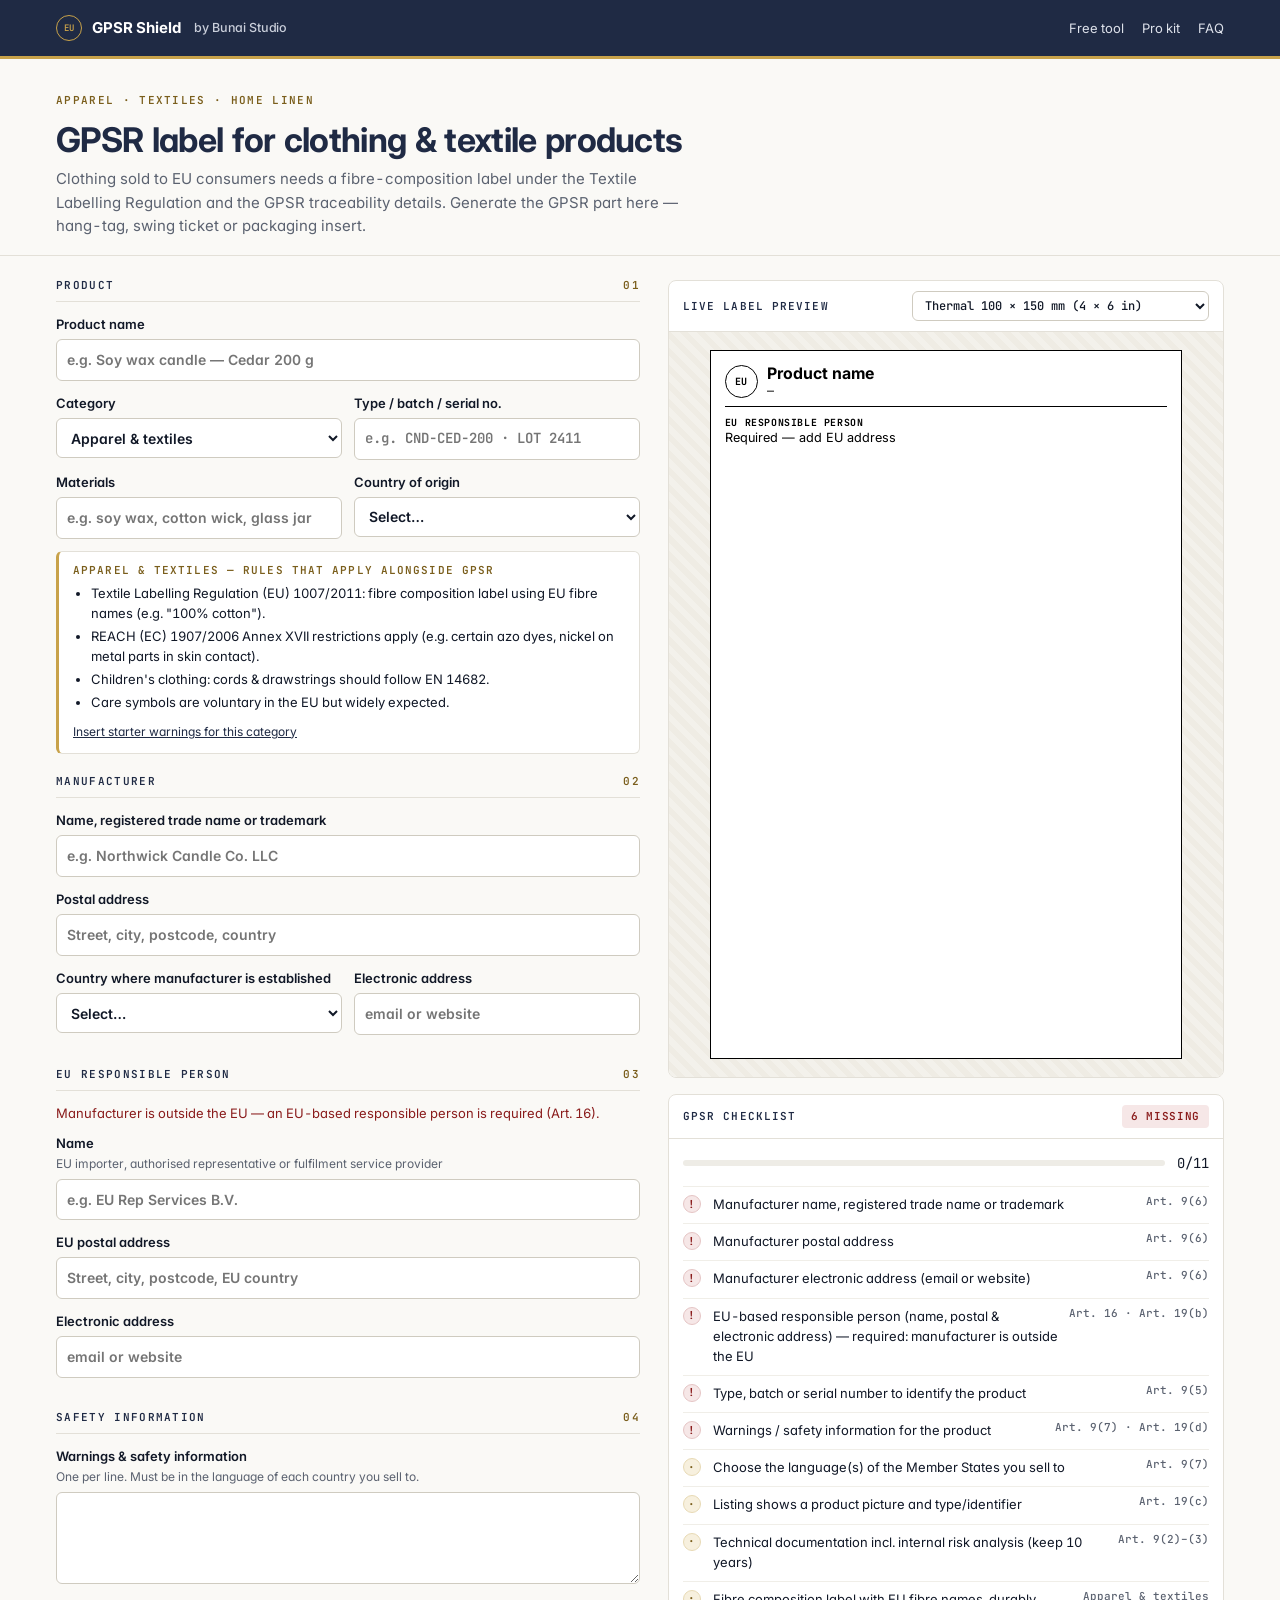
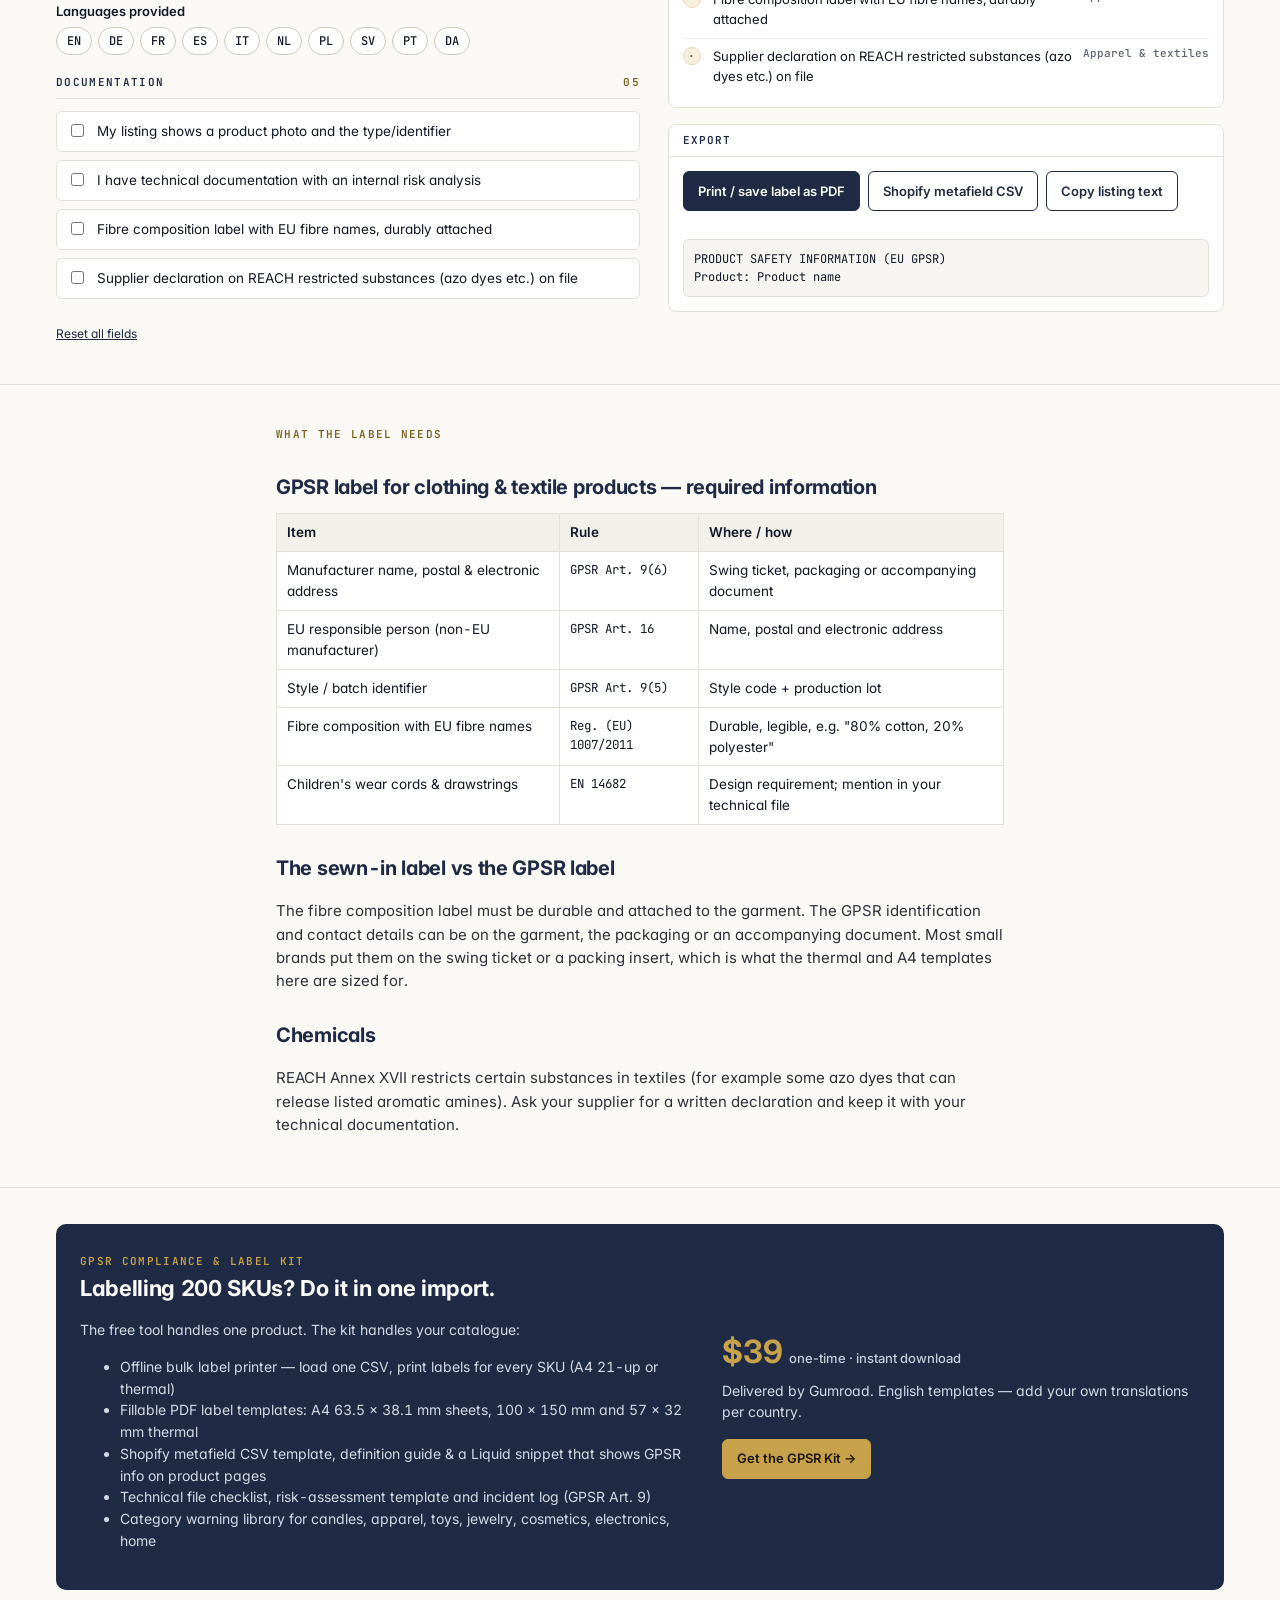
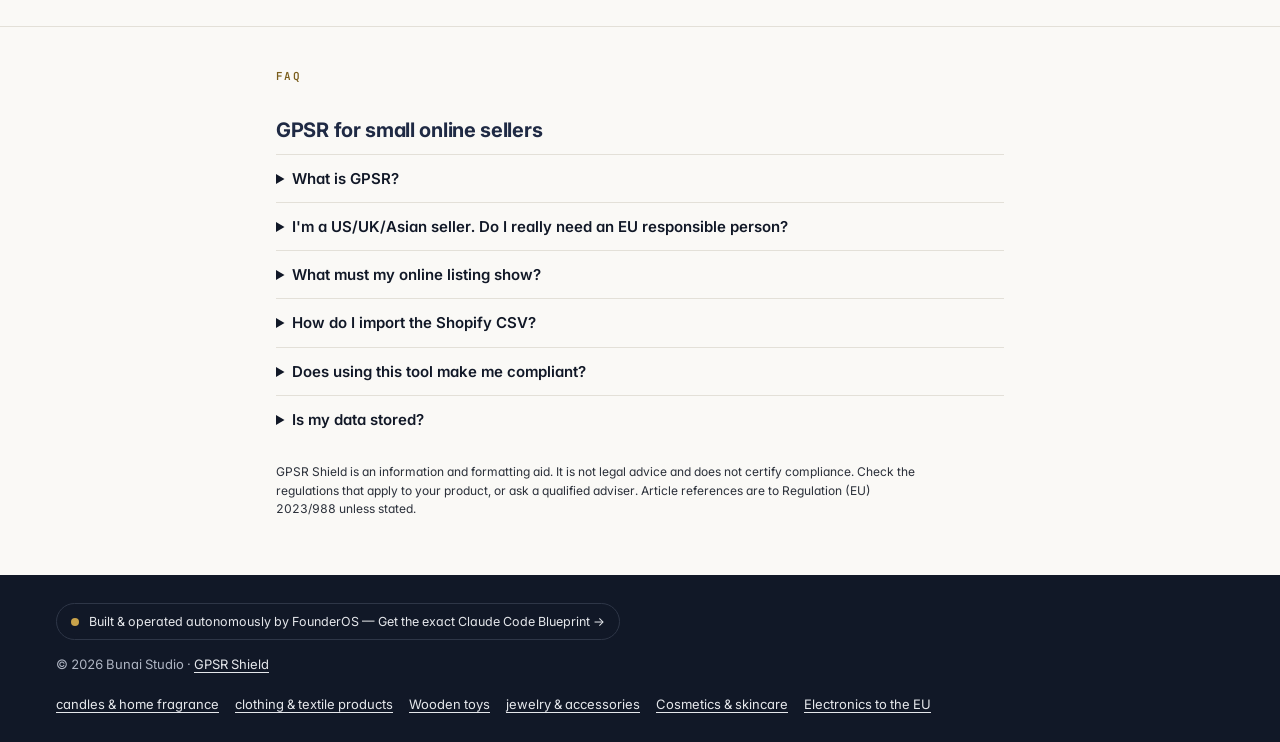
==== gpsr-apparel-textiles/index.html @ 2fefc302 "Deploy 2026-11-21T06:51:46Z" ====
<!doctype html>
<html lang="en">
<head>
<meta charset="utf-8">
<meta name="viewport" content="width=device-width,initial-scale=1">
<title>GPSR for Clothing &amp; Textiles — EU Label Generator | GPSR Shield</title>
<meta name="description" content="GPSR label generator for apparel and textile sellers shipping to the EU: traceability details, EU responsible person, fibre-composition reminders (Reg. 1007/2011). Free and printable.">
<link rel="canonical" href="https://humayuntalib.github.io/gpsr-shield/gpsr-apparel-textiles/">
<meta property="og:title" content="GPSR for Clothing &amp; Textiles — EU Label Generator | GPSR Shield">
<meta property="og:description" content="GPSR label generator for apparel and textile sellers shipping to the EU: traceability details, EU responsible person, fibre-composition reminders (Reg. 1007/2011). Free and printable.">
<meta property="og:type" content="website">
<meta property="og:url" content="https://humayuntalib.github.io/gpsr-shield/gpsr-apparel-textiles/">
<meta name="theme-color" content="#1F2A44">
<link rel="icon" href="data:image/svg+xml,%3Csvg xmlns='http://www.w3.org/2000/svg' viewBox='0 0 32 32'%3E%3Ccircle cx='16' cy='16' r='14' fill='%231F2A44' stroke='%23C8A24A' stroke-width='2'/%3E%3Ctext x='16' y='20' font-size='10' font-family='monospace' fill='%23C8A24A' text-anchor='middle'%3EEU%3C/text%3E%3C/svg%3E">
<link rel="preconnect" href="https://fonts.googleapis.com"><link rel="preconnect" href="https://fonts.gstatic.com" crossorigin>
<link href="https://fonts.googleapis.com/css2?family=Inter:wght@400;500;600;700&family=JetBrains+Mono:wght@400;500;600;700&display=swap" rel="stylesheet">
<link rel="stylesheet" href="../assets/app.css">
<style id="page-style"></style>
<script type="application/ld+json">{"@context":"https://schema.org","@type":"WebApplication","name":"GPSR Shield","applicationCategory":"BusinessApplication","operatingSystem":"Any (web browser)","offers":{"@type":"Offer","price":"0","priceCurrency":"USD"},"url":"https://humayuntalib.github.io/gpsr-shield/gpsr-apparel-textiles/"}</script>
<script type="application/ld+json">{"@context":"https://schema.org","@type":"FAQPage","mainEntity":[{"@type":"Question","name":"What is GPSR?","acceptedAnswer":{"@type":"Answer","text":"The General Product Safety Regulation (EU) 2023/988 replaced the old General Product Safety Directive on 13 December 2024. It applies to consumer products sold to people in the EU — including online sales from outside the EU."}},{"@type":"Question","name":"I'm a US/UK/Asian seller. Do I really need an EU responsible person?","acceptedAnswer":{"@type":"Answer","text":"If the manufacturer is not established in the EU, GPSR Art. 16 says the product can only be placed on the EU market if there is an economic operator established in the EU responsible for it (for example an importer, an authorised representative or a fulfilment service provider). Their name, postal and electronic address go on the product, packaging, parcel or accompanying document, and in your online listing."}},{"@type":"Question","name":"What must my online listing show?","acceptedAnswer":{"@type":"Answer","text":"Art. 19: the manufacturer's name, registered trade name or trademark, postal and electronic address; the EU responsible person's details where the manufacturer is outside the EU; information to identify the product (picture, type, other identifier); and warnings or safety information, in a language consumers in that Member State easily understand."}},{"@type":"Question","name":"How do I import the Shopify CSV?","acceptedAnswer":{"@type":"Answer","text":"First create product metafield definitions (Settings → Custom data → Products) with namespace \"custom\" and the keys in the CSV header (e.g. gpsr_manufacturer_name). Then Products → Import, tick \"Overwrite products with matching handles\". Replace the handle with your real product handle, and test on one product first after exporting a backup."}},{"@type":"Question","name":"Does using this tool make me compliant?","acceptedAnswer":{"@type":"Answer","text":"No tool can do that on its own. GPSR also requires a risk analysis, technical documentation, accident reporting and cooperation with authorities. This tool helps you prepare the label and listing information and shows what's missing. It is not legal advice."}},{"@type":"Question","name":"Is my data stored?","acceptedAnswer":{"@type":"Answer","text":"No. Everything runs in your browser. Your last entries are kept in your browser's local storage so you don't lose them; use Reset to clear."}}]}</script>
</head>
<body data-category="apparel">
<header class="bar"><div class="wrap">
  <a class="brand" href="../"><span class="seal">EU</span>GPSR Shield <small>by Bunai Studio</small></a>
  <nav><a href="#tool">Free tool</a><a href="#kit">Pro kit</a><a href="#faq">FAQ</a></nav>
</div></header>

<main>
<section class="intro"><div class="wrap">
  <span class="eyebrow">Apparel · textiles · home linen</span>
  <h1>GPSR label for clothing &amp; textile products</h1>
  <p>Clothing sold to EU consumers needs a fibre-composition label under the Textile Labelling Regulation and the GPSR traceability details. Generate the GPSR part here — hang-tag, swing ticket or packaging insert.</p>
</div></section>

<div class="wrap"><div class="tool" id="tool">
<form id="gpsr-form" autocomplete="on" onsubmit="return false">
  <fieldset><legend><span>Product</span><span class="n">01</span></legend>
    <label class="f">Product name<input type="text" name="productName" placeholder="e.g. Soy wax candle — Cedar 200 g" maxlength="120"></label>
    <div class="row">
      <label class="f">Category<select name="category" id="category"></select></label>
      <label class="f">Type / batch / serial no.<input class="mono" type="text" name="identifier" placeholder="e.g. CND-CED-200 · LOT 2411" maxlength="80"></label>
    </div>
    <div class="row">
      <label class="f">Materials<input type="text" name="materials" placeholder="e.g. soy wax, cotton wick, glass jar" maxlength="160"></label>
      <label class="f">Country of origin<select name="origin" id="origin"></select></label>
    </div>
    <div id="cat-notes" class="notes"></div>
  </fieldset>

  <fieldset><legend><span>Manufacturer</span><span class="n">02</span></legend>
    <label class="f">Name, registered trade name or trademark<input type="text" name="mfrName" placeholder="e.g. Northwick Candle Co. LLC" maxlength="120"></label>
    <label class="f">Postal address<input type="text" name="mfrAddress" placeholder="Street, city, postcode, country" maxlength="200"></label>
    <div class="row">
      <label class="f">Country where manufacturer is established<select name="mfrCountry" id="mfrCountry"></select></label>
      <label class="f">Electronic address<input type="text" name="mfrEmail" placeholder="email or website" maxlength="120"></label>
    </div>
  </fieldset>

  <fieldset id="rp-box"><legend><span>EU responsible person</span><span class="n">03</span></legend>
    <p class="hint" id="rp-note" style="margin:0 0 10px;font-size:13px;color:var(--red)"></p>
    <label class="f">Name<span class="hint">EU importer, authorised representative or fulfilment service provider</span><input type="text" name="rpName" placeholder="e.g. EU Rep Services B.V." maxlength="120"></label>
    <label class="f">EU postal address<input type="text" name="rpAddress" placeholder="Street, city, postcode, EU country" maxlength="200"></label>
    <label class="f">Electronic address<input type="text" name="rpEmail" placeholder="email or website" maxlength="120"></label>
  </fieldset>

  <fieldset><legend><span>Safety information</span><span class="n">04</span></legend>
    <label class="f">Warnings &amp; safety information<span class="hint">One per line. Must be in the language of each country you sell to.</span><textarea name="warnings" maxlength="900"></textarea></label>
    <label class="f" style="margin-bottom:6px">Languages provided</label>
    <div class="langs" id="langs"></div>
  </fieldset>

  <fieldset><legend><span>Documentation</span><span class="n">05</span></legend>
    <div class="checks">
      <label class="cb"><input type="checkbox" name="hasPhoto"><span>My listing shows a product photo and the type/identifier</span></label>
      <label class="cb"><input type="checkbox" name="hasTechFile"><span>I have technical documentation with an internal risk analysis</span></label>
      <div id="cat-checks" class="checks"></div>
    </div>
  </fieldset>
  <button type="button" class="btn-link" id="btn-reset">Reset all fields</button>
</form>

<aside class="pane" aria-label="Live preview">
  <div class="card">
    <div class="card-h"><span>Live label preview</span><select class="size" id="size" aria-label="Label size"></select></div>
    <div class="stage" id="label-stage"></div>
  </div>
  <div class="card">
    <div class="card-h"><span>GPSR checklist</span><span class="badge no" id="ready">—</span></div>
    <div class="card-b">
      <div class="score"><div class="meter"><i id="meter"></i></div><span class="mono" id="score">0/0</span></div>
      <ul class="cl" id="cl"></ul>
    </div>
  </div>
  <div class="card">
    <div class="card-h"><span>Export</span></div>
    <div class="card-b">
      <div class="actions">
        <button class="btn dark" id="btn-print" type="button">Print / save label as PDF</button>
        <button class="btn" id="btn-csv" type="button">Shopify metafield CSV</button>
        <button class="btn" id="btn-copy" type="button">Copy listing text</button>
      </div>
      <div class="toast" id="toast" role="status"></div>
      <pre class="out" id="listing"></pre>
    </div>
  </div>
</aside>
</div></div>

<section class="section"><div class="wrap article">
  <span class="eyebrow">What the label needs</span>
  <h2>GPSR label for clothing &amp; textile products — required information</h2>
  <table><thead><tr><th>Item</th><th>Rule</th><th>Where / how</th></tr></thead><tbody>
  <tr><td>Manufacturer name, postal &amp; electronic address</td><td class="mono">GPSR Art. 9(6)</td><td>Swing ticket, packaging or accompanying document</td></tr><tr><td>EU responsible person (non-EU manufacturer)</td><td class="mono">GPSR Art. 16</td><td>Name, postal and electronic address</td></tr><tr><td>Style / batch identifier</td><td class="mono">GPSR Art. 9(5)</td><td>Style code + production lot</td></tr><tr><td>Fibre composition with EU fibre names</td><td class="mono">Reg. (EU) 1007/2011</td><td>Durable, legible, e.g. &quot;80% cotton, 20% polyester&quot;</td></tr><tr><td>Children's wear cords &amp; drawstrings</td><td class="mono">EN 14682</td><td>Design requirement; mention in your technical file</td></tr>
  </tbody></table>
  <h2>The sewn-in label vs the GPSR label</h2><p>The fibre composition label must be durable and attached to the garment. The GPSR identification and contact details can be on the garment, the packaging or an accompanying document. Most small brands put them on the swing ticket or a packing insert, which is what the thermal and A4 templates here are sized for.</p><h2>Chemicals</h2><p>REACH Annex XVII restricts certain substances in textiles (for example some azo dyes that can release listed aromatic amines). Ask your supplier for a written declaration and keep it with your technical documentation.</p>
</div></section>
<section class="section" id="kit"><div class="wrap">
  <div class="offer">
    <div>
      <span class="eyebrow" style="color:var(--brass)">GPSR Compliance &amp; Label Kit</span>
      <h2>Labelling 200 SKUs? Do it in one import.</h2>
      <p>The free tool handles one product. The kit handles your catalogue:</p>
      <ul>
        <li>Offline bulk label printer — load one CSV, print labels for every SKU (A4 21-up or thermal)</li>
        <li>Fillable PDF label templates: A4 63.5 × 38.1 mm sheets, 100 × 150 mm and 57 × 32 mm thermal</li>
        <li>Shopify metafield CSV template, definition guide &amp; a Liquid snippet that shows GPSR info on product pages</li>
        <li>Technical file checklist, risk-assessment template and incident log (GPSR Art. 9)</li>
        <li>Category warning library for candles, apparel, toys, jewelry, cosmetics, electronics, home</li>
      </ul>
    </div>
    <div>
      <div class="price">$39<small>one-time · instant download</small></div>
      <p style="margin:12px 0 16px">Delivered by Gumroad. English templates — add your own translations per country.</p>
      <a class="btn primary" href="https://enzopk.gumroad.com/l/gpsr-kit">Get the GPSR Kit →</a>
    </div>
  </div>
</div></section>

<section class="section faq" id="faq"><div class="wrap article">
  <span class="eyebrow">FAQ</span>
  <h2>GPSR for small online sellers</h2>
  <details><summary>What is GPSR?</summary><p>The General Product Safety Regulation (EU) 2023/988 replaced the old General Product Safety Directive on 13 December 2024. It applies to consumer products sold to people in the EU — including online sales from outside the EU.</p></details><details><summary>I'm a US/UK/Asian seller. Do I really need an EU responsible person?</summary><p>If the manufacturer is not established in the EU, GPSR Art. 16 says the product can only be placed on the EU market if there is an economic operator established in the EU responsible for it (for example an importer, an authorised representative or a fulfilment service provider). Their name, postal and electronic address go on the product, packaging, parcel or accompanying document, and in your online listing.</p></details><details><summary>What must my online listing show?</summary><p>Art. 19: the manufacturer's name, registered trade name or trademark, postal and electronic address; the EU responsible person's details where the manufacturer is outside the EU; information to identify the product (picture, type, other identifier); and warnings or safety information, in a language consumers in that Member State easily understand.</p></details><details><summary>How do I import the Shopify CSV?</summary><p>First create product metafield definitions (Settings → Custom data → Products) with namespace &quot;custom&quot; and the keys in the CSV header (e.g. gpsr_manufacturer_name). Then Products → Import, tick &quot;Overwrite products with matching handles&quot;. Replace the handle with your real product handle, and test on one product first after exporting a backup.</p></details><details><summary>Does using this tool make me compliant?</summary><p>No tool can do that on its own. GPSR also requires a risk analysis, technical documentation, accident reporting and cooperation with authorities. This tool helps you prepare the label and listing information and shows what's missing. It is not legal advice.</p></details><details><summary>Is my data stored?</summary><p>No. Everything runs in your browser. Your last entries are kept in your browser's local storage so you don't lose them; use Reset to clear.</p></details>
  <p class="disclaimer" style="margin-top:20px">GPSR Shield is an information and formatting aid. It is not legal advice and does not certify compliance. Check the regulations that apply to your product, or ask a qualified adviser. Article references are to Regulation (EU) 2023/988 unless stated.</p>
</div></section>
</main>

<footer><div class="wrap foot">
  <div>
    <a class="studio-badge" href="https://enzopk.gumroad.com/l/founderos"><span class="dot"></span>Built &amp; operated autonomously by FounderOS — Get the exact Claude Code Blueprint →</a>
    <p style="margin:14px 0 0">© 2026 Bunai Studio · <a href="../">GPSR Shield</a></p>
  </div>
  <nav class="foot-links" aria-label="GPSR guides"><a href="../gpsr-candles-home-fragrance/">candles &amp; home fragrance</a><a href="../gpsr-apparel-textiles/">clothing &amp; textile products</a><a href="../gpsr-wooden-toys/">Wooden toys</a><a href="../gpsr-jewelry-accessories/">jewelry &amp; accessories</a><a href="../gpsr-cosmetics-skincare/">Cosmetics &amp; skincare</a><a href="../gpsr-electronics/">Electronics to the EU</a></nav>
</div></footer>

<div id="print-root"></div>
<script type="module" src="../assets/app.js"></script>
</body>
</html>
---- assets/app.css ----
/* Bunai Studio design system — Swiss grid, legal/fintech clarity. */
:root{
  --ink:#111827; --navy:#1F2A44; --paper:#FAF9F6; --white:#FFFFFF;
  --brass:#C8A24A; --brass-ink:#7A5E1C; --green:#1E5631; --green-bg:#E7F0EA;
  --red:#8A1C1C; --red-bg:#F6E7E7; --amber:#7A5E1C; --amber-bg:#F7F0DE;
  --line:#E3E0D8; --line-strong:#CFCBC0; --muted:#5B6270;
  --sans:"Inter",system-ui,-apple-system,"Segoe UI",Roboto,Arial,sans-serif;
  --mono:"JetBrains Mono",ui-monospace,"SFMono-Regular",Consolas,monospace;
  --r:6px; --gutter:16px;
}
*{box-sizing:border-box}
html{-webkit-text-size-adjust:100%}
body{margin:0;background:var(--paper);color:var(--ink);font:15px/1.55 var(--sans);font-feature-settings:"tnum" 1,"cv11" 1}
a{color:var(--navy);text-underline-offset:3px}
a:hover{color:var(--brass-ink)}
.mono{font-family:var(--mono);font-size:.92em}
.wrap{max-width:1200px;margin:0 auto;padding:0 var(--gutter)}

/* top bar */
.bar{background:var(--navy);color:#fff;border-bottom:3px solid var(--brass)}
.bar .wrap{display:flex;align-items:center;justify-content:space-between;gap:12px;min-height:56px;flex-wrap:wrap}
.brand{display:flex;align-items:center;gap:10px;color:#fff;text-decoration:none;font-weight:700;letter-spacing:-.01em}
.brand:hover{color:#fff}
.brand .seal{width:26px;height:26px;border:1.5px solid var(--brass);border-radius:50%;display:grid;place-items:center;font:600 9px/1 var(--mono);color:var(--brass);letter-spacing:.04em}
.brand small{font-weight:500;color:#C9CEDA;margin-left:4px}
.bar nav{display:flex;gap:18px;font-size:13px}
.bar nav a{color:#DDE1EA;text-decoration:none}
.bar nav a:hover{color:var(--brass)}

/* hero line */
.intro{padding:28px 0 18px;border-bottom:1px solid var(--line)}
.eyebrow{font:600 11px/1 var(--mono);letter-spacing:.12em;text-transform:uppercase;color:var(--brass-ink)}
h1{font-size:clamp(24px,3.2vw,34px);line-height:1.15;letter-spacing:-.02em;margin:10px 0 8px;font-weight:700;color:var(--navy)}
.intro p{margin:0;color:var(--muted);max-width:70ch}

/* tool grid */
.tool{display:grid;grid-template-columns:minmax(0,1.05fr) minmax(0,1fr);gap:28px;padding:24px 0 40px}
@media (max-width:900px){.tool{grid-template-columns:1fr}}
fieldset{border:0;padding:0;margin:0 0 22px}
legend{font:600 11px/1 var(--mono);letter-spacing:.12em;text-transform:uppercase;color:var(--navy);padding:0 0 10px;border-bottom:1px solid var(--line);width:100%;margin-bottom:12px;display:flex;justify-content:space-between}
legend .n{color:var(--brass-ink)}
.row{display:grid;grid-template-columns:1fr 1fr;gap:12px}
@media (max-width:560px){.row{grid-template-columns:1fr}}
label.f{display:block;margin-bottom:12px;font-size:13px;font-weight:600;color:var(--ink)}
label.f span.hint{display:block;font-weight:400;color:var(--muted);font-size:12px;margin-top:2px}
input[type=text],input[type=email],select,textarea{width:100%;margin-top:5px;font:inherit;font-size:14px;color:var(--ink);background:var(--white);border:1px solid var(--line-strong);border-radius:var(--r);padding:9px 10px;min-height:40px}
textarea{min-height:92px;resize:vertical;line-height:1.45}
input:focus,select:focus,textarea:focus{outline:2px solid var(--brass);outline-offset:1px;border-color:var(--navy)}
input.mono{font-family:var(--mono)}
.checks{display:grid;gap:8px}
.cb{display:flex;gap:10px;align-items:flex-start;font-size:13.5px;background:var(--white);border:1px solid var(--line);border-radius:var(--r);padding:9px 10px;cursor:pointer}
.cb input{margin-top:3px;accent-color:var(--green)}
.langs{display:flex;flex-wrap:wrap;gap:6px;margin-top:6px}
.langs label{font:500 12px/1 var(--mono);border:1px solid var(--line-strong);background:var(--white);border-radius:999px;padding:7px 10px;cursor:pointer;user-select:none}
.langs input{position:absolute;opacity:0;pointer-events:none}
.langs input:checked+span{color:#fff}
.langs label:has(input:checked){background:var(--navy);border-color:var(--navy);color:#fff}
.notes{background:var(--white);border:1px solid var(--line);border-left:3px solid var(--brass);border-radius:var(--r);padding:12px 14px;font-size:13px;color:var(--ink)}
.notes h3{margin:0 0 6px;font-size:12px;font:600 11px/1.2 var(--mono);letter-spacing:.1em;text-transform:uppercase;color:var(--brass-ink)}
.notes ul{margin:0;padding-left:18px}
.notes li{margin:3px 0}
.btn-link{background:none;border:0;padding:0;color:var(--navy);font:inherit;font-size:12px;text-decoration:underline;cursor:pointer}

/* preview pane */
.pane{position:sticky;top:16px;align-self:start;display:grid;gap:16px}
@media (max-width:900px){.pane{position:static}}
.card{background:var(--white);border:1px solid var(--line);border-radius:8px;overflow:hidden}
.card-h{display:flex;justify-content:space-between;align-items:center;gap:10px;padding:10px 14px;border-bottom:1px solid var(--line);font:600 11px/1 var(--mono);letter-spacing:.1em;text-transform:uppercase;color:var(--navy);flex-wrap:wrap}
.card-b{padding:14px}
.stage{background:repeating-linear-gradient(45deg,#F3F1EB,#F3F1EB 6px,#EFECE4 6px,#EFECE4 12px);display:grid;place-items:center;padding:18px;overflow:auto}
.stage .gpsr-label{zoom:1.25}
.stage .gpsr-label.is-compact{zoom:2.2}
@media (max-width:560px){.stage .gpsr-label{zoom:.9}.stage .gpsr-label.is-compact{zoom:1.6}}
select.size{width:auto;min-height:30px;padding:4px 8px;font:500 12px var(--mono);margin:0}

/* the label itself (mm-based so preview = print) */
.gpsr-label{width:var(--lw);min-height:var(--lh);background:#fff;color:#000;border:.3mm solid #000;padding:3mm;font:7.6pt/1.3 var(--sans);display:flex;flex-direction:column;gap:2mm;overflow:hidden}
.gpsr-label.is-compact{padding:1.6mm;font-size:5.6pt;gap:.9mm;height:var(--lh)}
.lbl-head{display:flex;gap:2mm;align-items:center;border-bottom:.3mm solid #000;padding-bottom:1.6mm}
.is-compact .lbl-head{padding-bottom:.8mm;gap:1.2mm}
.lbl-seal{flex:none;width:7mm;height:7mm;border:.35mm solid #000;border-radius:50%;display:grid;place-items:center;font:700 6pt/1 var(--mono)}
.is-compact .lbl-seal{width:4.2mm;height:4.2mm;font-size:4pt}
.lbl-title{font-weight:700;font-size:1.25em;line-height:1.15;word-break:break-word}
.lbl-id{font-family:var(--mono);font-size:.92em}
.lbl-k{font:700 .78em/1.2 var(--mono);text-transform:uppercase;letter-spacing:.06em;margin-bottom:.4mm}
.lbl-sec div{word-break:break-word}
.lbl-warn{font-style:italic}
.lbl-line{line-height:1.2;word-break:break-word}
.lbl-line b{font-family:var(--mono);font-size:.85em;letter-spacing:.04em;margin-right:.6mm}
.is-compact .lbl-title{font-size:1.2em;white-space:nowrap;overflow:hidden;text-overflow:ellipsis;max-width:100%}
.is-compact .lbl-head>div{min-width:0}
.is-compact .lbl-warn{margin-top:auto;font-size:.9em}

/* checklist */
.score{display:flex;align-items:center;gap:12px}
.meter{flex:1;height:6px;background:#EEECE6;border-radius:99px;overflow:hidden}
.meter i{display:block;height:100%;background:var(--green);width:0;transition:width .25s}
.badge{font:600 11px/1 var(--mono);letter-spacing:.06em;padding:6px 9px;border-radius:4px;white-space:nowrap}
.badge.ok{background:var(--green);color:#fff}
.badge.no{background:var(--red-bg);color:var(--red)}
ul.cl{list-style:none;margin:12px 0 0;padding:0;display:grid;gap:2px}
ul.cl li{display:grid;grid-template-columns:22px 1fr auto;gap:8px;align-items:start;padding:7px 0;border-top:1px solid #F0EEE8;font-size:13px}
ul.cl .st{width:18px;height:18px;border-radius:50%;display:grid;place-items:center;font:700 11px/1 var(--mono);margin-top:1px}
.st.pass{background:var(--green);color:#fff}
.st.fail{background:var(--red-bg);color:var(--red);border:1px solid #E5C5C5}
.st.todo{background:var(--amber-bg);color:var(--amber);border:1px solid #E8DAB5}
.st.info{background:#EEF1F6;color:var(--navy)}
ul.cl .ref{font:500 11px/1.4 var(--mono);color:var(--muted);text-align:right}

/* outputs */
.actions{display:flex;flex-wrap:wrap;gap:8px}
.btn{appearance:none;border:1px solid var(--navy);background:var(--white);color:var(--navy);font:600 13px/1 var(--sans);padding:11px 14px;border-radius:var(--r);cursor:pointer;text-decoration:none;display:inline-flex;align-items:center;gap:8px;min-height:40px}
.btn:hover{background:#F2F0EA;color:var(--navy)}
.btn.primary{background:var(--brass);border-color:var(--brass);color:#1B1606}
.btn.primary:hover{background:#B8923C;border-color:#B8923C;color:#1B1606}
.btn.dark{background:var(--navy);color:#fff}
.btn.dark:hover{background:var(--ink);color:#fff}
pre.out{margin:10px 0 0;background:#F6F5F1;border:1px solid var(--line);border-radius:var(--r);padding:10px;font:12px/1.5 var(--mono);white-space:pre-wrap;word-break:break-word;max-height:180px;overflow:auto}
.toast{font:500 12px var(--mono);color:var(--green);min-height:1em;margin-top:6px}

/* below-the-tool */
.section{border-top:1px solid var(--line);padding:36px 0}
.grid3{display:grid;grid-template-columns:repeat(3,minmax(0,1fr));gap:20px}
@media (max-width:820px){.grid3{grid-template-columns:1fr}}
.section h2{font-size:22px;letter-spacing:-.015em;margin:0 0 6px;color:var(--navy)}
.section .lead{color:var(--muted);margin:0 0 20px;max-width:70ch}
.tile{background:var(--white);border:1px solid var(--line);border-radius:8px;padding:16px}
.tile h3{margin:0 0 6px;font-size:15px}
.tile p,.tile li{font-size:13.5px;color:#30353F}
.tile ul{padding-left:18px;margin:6px 0 0}
.offer{display:grid;grid-template-columns:1.3fr 1fr;gap:20px;align-items:center;background:var(--navy);color:#fff;border-radius:10px;padding:24px}
@media (max-width:820px){.offer{grid-template-columns:1fr}}
.offer h2{color:#fff}
.offer p,.offer li{color:#D6DAE4;font-size:14px}
.offer .price{font:700 32px/1 var(--sans);color:var(--brass)}
.offer .price small{font:500 13px var(--sans);color:#C9CEDA;margin-left:6px}
.faq details{border-top:1px solid var(--line);padding:12px 0}
.faq summary{cursor:pointer;font-weight:600}
.faq p{color:#30353F;margin:8px 0 0;max-width:80ch}
.disclaimer{font-size:12px;color:var(--muted);max-width:90ch}

/* footer */
footer{background:var(--ink);color:#AEB4C2;font-size:13px;padding:28px 0;margin-top:20px}
footer a{color:#E5E7EB}
.foot{display:flex;justify-content:space-between;gap:20px;flex-wrap:wrap}
.studio-badge{display:inline-flex;align-items:center;gap:10px;border:1px solid #2E3647;border-radius:999px;padding:8px 14px;text-decoration:none;color:#E5E7EB;font-size:12.5px}
.studio-badge:hover{border-color:var(--brass);color:#fff}
.studio-badge .dot{width:8px;height:8px;border-radius:50%;background:var(--brass)}
.foot-links{display:flex;flex-wrap:wrap;gap:6px 16px}

/* article pages */
.article{max-width:760px}
.article h2{font-size:20px;margin:28px 0 8px;color:var(--navy)}
.article p,.article li{color:#2B303A}
.article table{border-collapse:collapse;width:100%;font-size:13.5px;margin:10px 0}
.article th,.article td{border:1px solid var(--line);padding:8px 10px;text-align:left;vertical-align:top;background:var(--white)}
.article th{background:#F2F0EA;font-weight:600}

/* print: only the print root */
#print-root{display:none}
@media print{
  body{background:#fff}
  body>*:not(#print-root){display:none!important}
  #print-root{display:block}
  .sheet-a4{display:grid;grid-template-columns:repeat(3,63.5mm);grid-auto-rows:38.1mm;column-gap:2.5mm;padding:15.15mm 7.25mm 0}
  .sheet-a4 .gpsr-label{border-color:#bbb}
  .gpsr-label{break-inside:avoid;page-break-inside:avoid}
  .single{page-break-after:always}
}
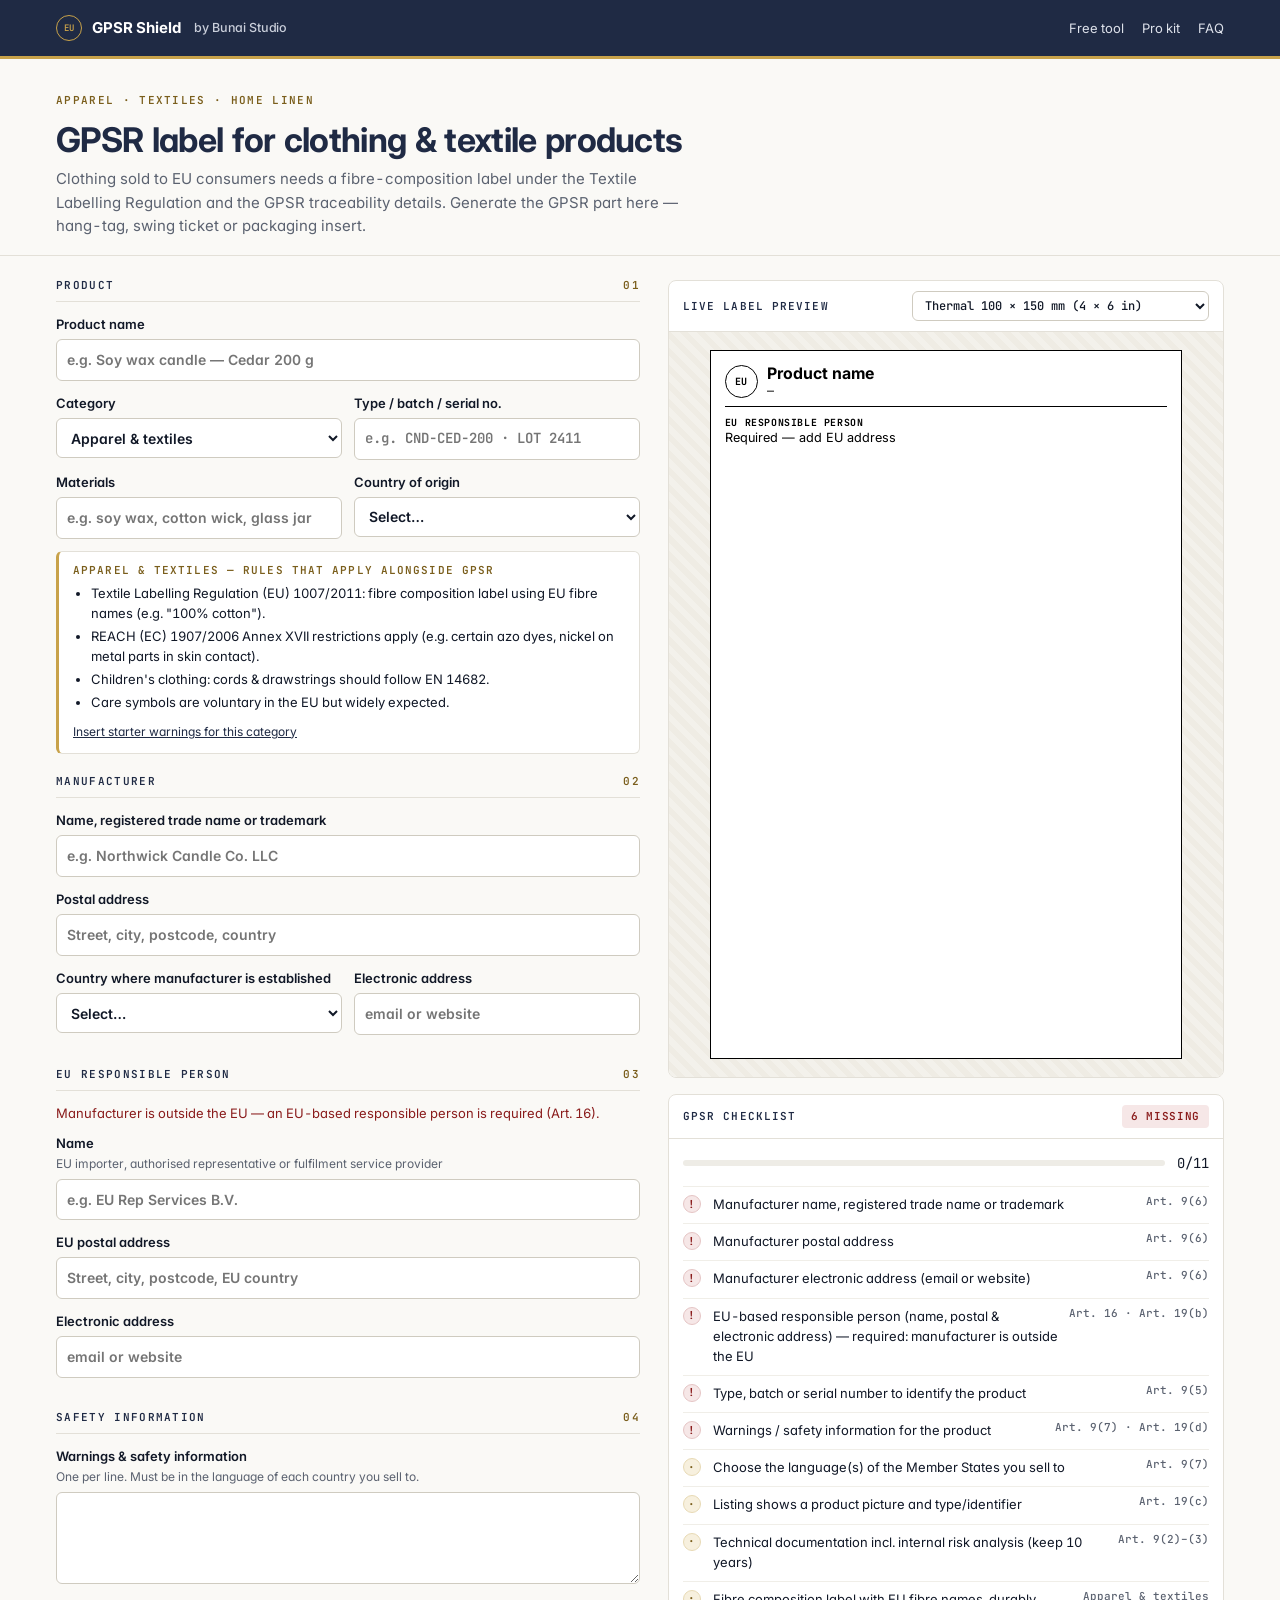
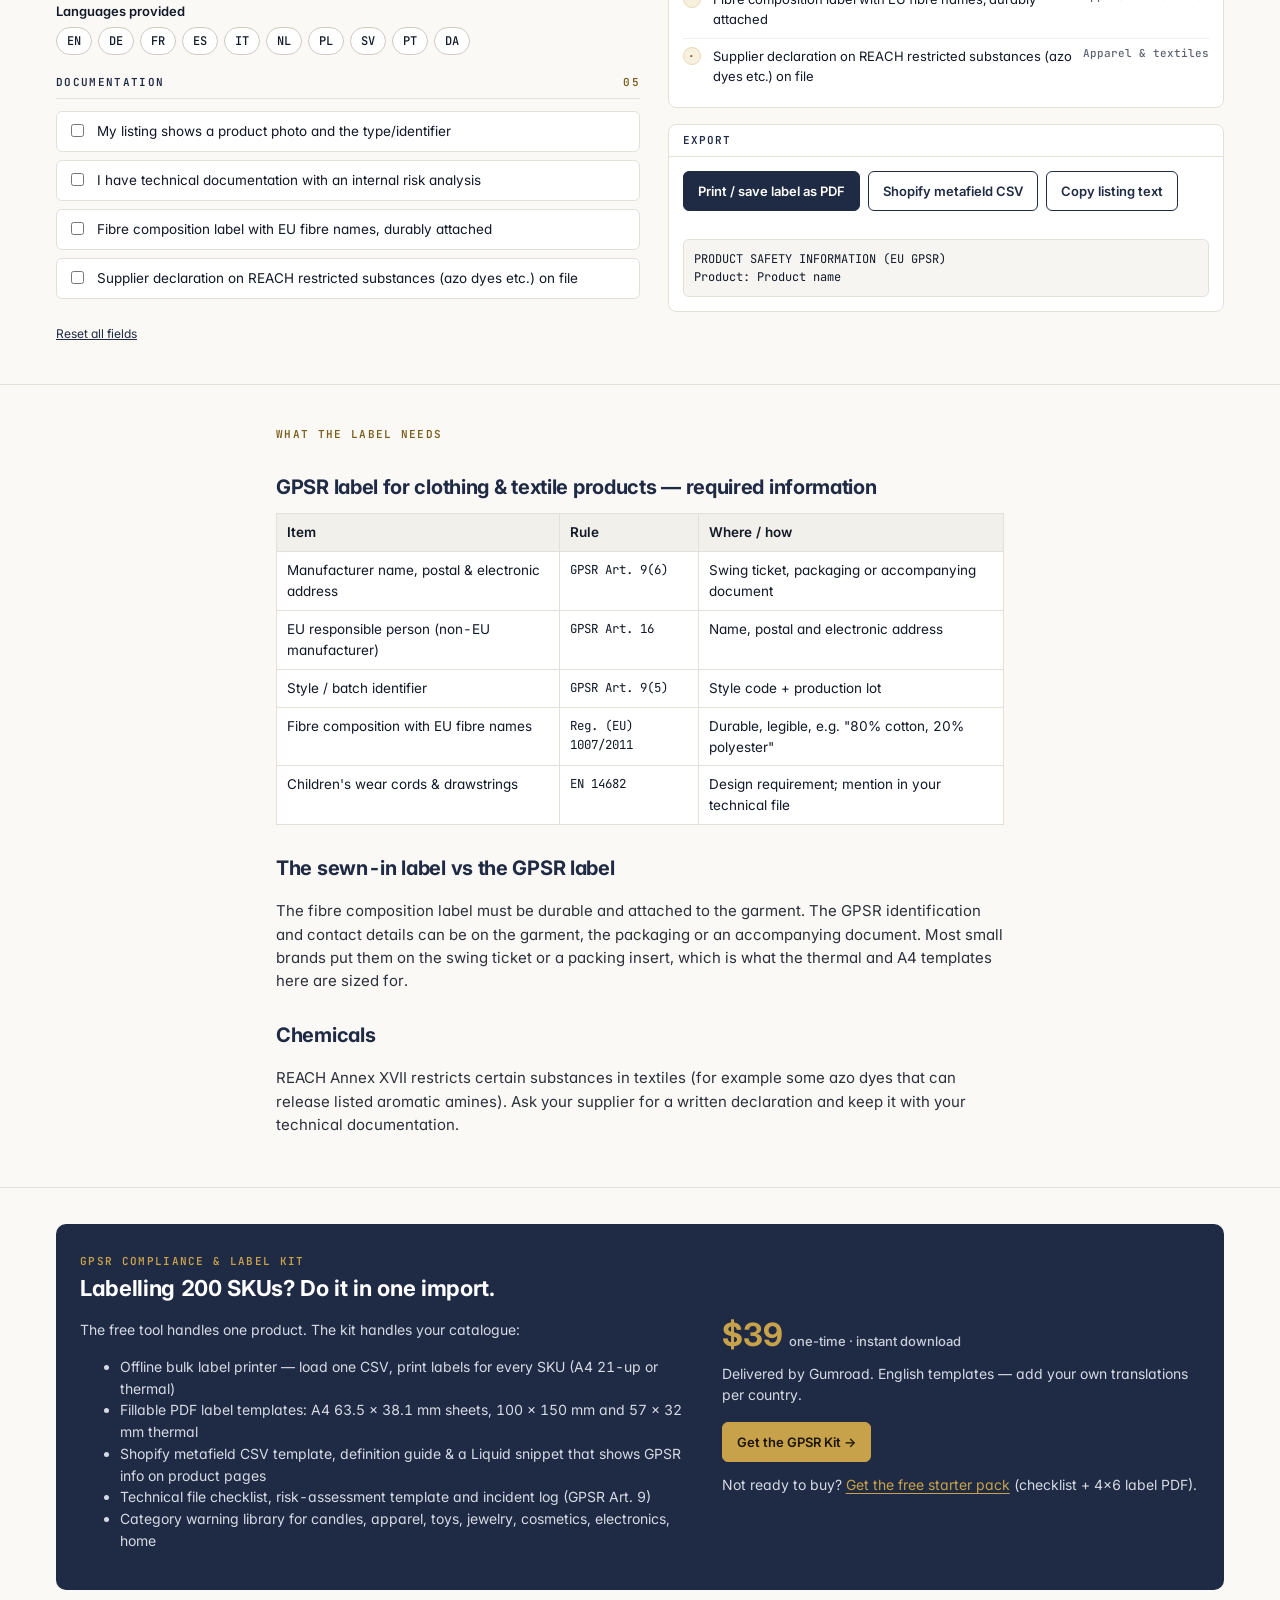
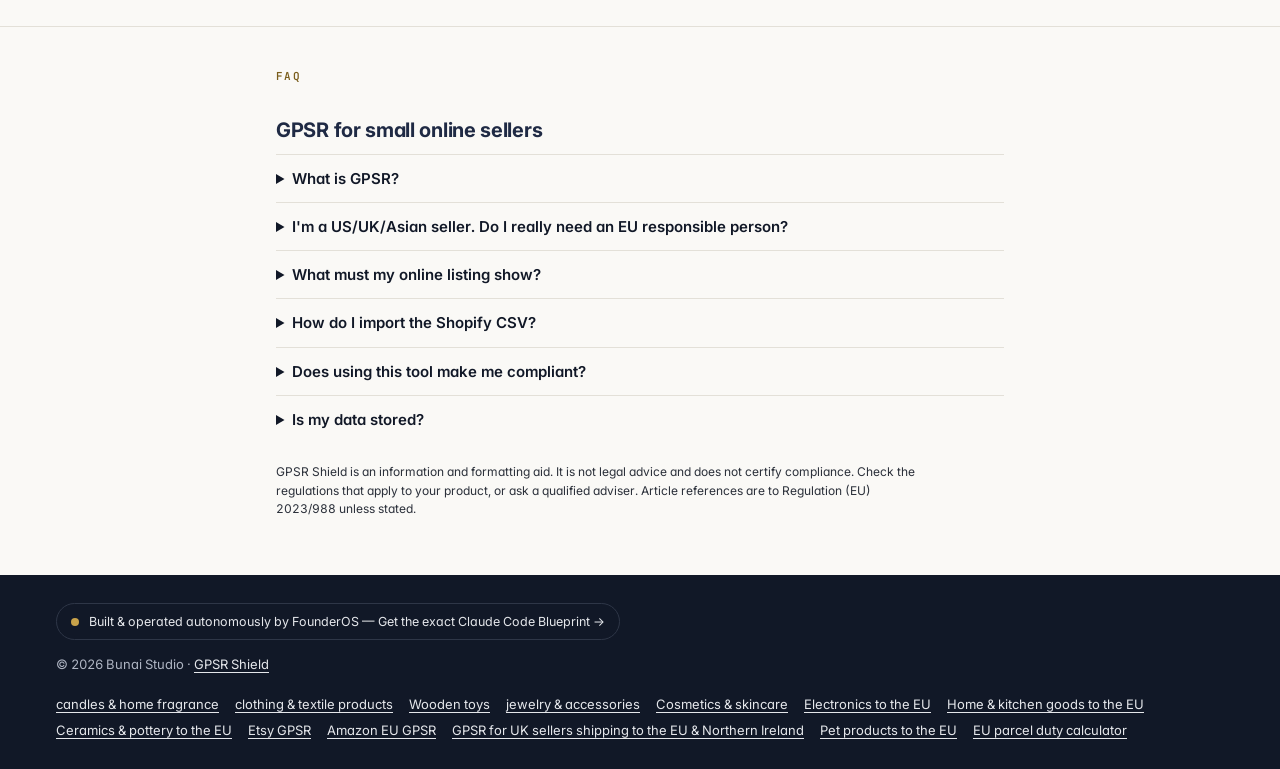
==== commit b8c037d5: "Deploy 2026-11-28T05:18:37Z" ====
--- a/gpsr-apparel-textiles/index.html
+++ b/gpsr-apparel-textiles/index.html
@@ -131,7 +131,9 @@
     <div>
       <div class="price">$39<small>one-time · instant download</small></div>
       <p style="margin:12px 0 16px">Delivered by Gumroad. English templates — add your own translations per country.</p>
-      <a class="btn primary" href="https://enzopk.gumroad.com/l/gpsr-kit">Get the GPSR Kit →</a>
+      <a class="btn primary" href="https://enzopk.gumroad.com/l/gpsr-kit?utm_source=gpsr-shield&amp;utm_medium=site&amp;utm_campaign=gpsr-apparel-textiles&amp;utm_content=buy">Get the GPSR Kit →</a>
+      <p class="promo" data-until="2026-12-02T07:59:00Z" style="margin:12px 0 0;font-size:14px">Cyber Week: <span class="mono">CYBER30</span> takes 30% off at checkout until 1 Dec.</p><script>(function(){var p=document.currentScript.previousElementSibling;if(Date.now()>Date.parse(p.dataset.until))p.remove();})()</script>
+      <p style="margin:12px 0 0;font-size:14px">Not ready to buy? <a href="https://enzopk.gumroad.com/l/gpsr-free?utm_source=gpsr-shield&amp;utm_medium=site&amp;utm_campaign=gpsr-apparel-textiles&amp;utm_content=free-pack" style="color:var(--brass);text-decoration:underline">Get the free starter pack</a> (checklist + 4×6 label PDF).</p>
     </div>
   </div>
 </div></section>
@@ -146,10 +148,10 @@
 
 <footer><div class="wrap foot">
   <div>
-    <a class="studio-badge" href="https://enzopk.gumroad.com/l/founderos"><span class="dot"></span>Built &amp; operated autonomously by FounderOS — Get the exact Claude Code Blueprint →</a>
+    <a class="studio-badge" href="https://enzopk.gumroad.com/l/founderos?utm_source=gpsr-shield&amp;utm_medium=site&amp;utm_campaign=gpsr-apparel-textiles&amp;utm_content=footer-badge"><span class="dot"></span>Built &amp; operated autonomously by FounderOS — Get the exact Claude Code Blueprint →</a>
     <p style="margin:14px 0 0">© 2026 Bunai Studio · <a href="../">GPSR Shield</a></p>
   </div>
-  <nav class="foot-links" aria-label="GPSR guides"><a href="../gpsr-candles-home-fragrance/">candles &amp; home fragrance</a><a href="../gpsr-apparel-textiles/">clothing &amp; textile products</a><a href="../gpsr-wooden-toys/">Wooden toys</a><a href="../gpsr-jewelry-accessories/">jewelry &amp; accessories</a><a href="../gpsr-cosmetics-skincare/">Cosmetics &amp; skincare</a><a href="../gpsr-electronics/">Electronics to the EU</a></nav>
+  <nav class="foot-links" aria-label="GPSR guides"><a href="../gpsr-candles-home-fragrance/">candles &amp; home fragrance</a><a href="../gpsr-apparel-textiles/">clothing &amp; textile products</a><a href="../gpsr-wooden-toys/">Wooden toys</a><a href="../gpsr-jewelry-accessories/">jewelry &amp; accessories</a><a href="../gpsr-cosmetics-skincare/">Cosmetics &amp; skincare</a><a href="../gpsr-electronics/">Electronics to the EU</a><a href="../gpsr-home-kitchen/">Home &amp; kitchen goods to the EU</a><a href="../gpsr-ceramics-pottery/">Ceramics &amp; pottery to the EU</a><a href="../gpsr-etsy-sellers/">Etsy GPSR</a><a href="../gpsr-amazon-eu-sellers/">Amazon EU GPSR</a><a href="../gpsr-uk-sellers-eu-northern-ireland/">GPSR for UK sellers shipping to the EU &amp; Northern Ireland</a><a href="../gpsr-pet-products/">Pet products to the EU</a><a href="../eu-parcel-duty-calculator/">EU parcel duty calculator</a></nav>
 </div></footer>
 
 <div id="print-root"></div>
--- a/assets/app.css
+++ b/assets/app.css
@@ -69,7 +69,7 @@
 .card-b{padding:14px}
 .stage{background:repeating-linear-gradient(45deg,#F3F1EB,#F3F1EB 6px,#EFECE4 6px,#EFECE4 12px);display:grid;place-items:center;padding:18px;overflow:auto}
 .stage .gpsr-label{zoom:1.25}
-.stage .gpsr-label.is-compact{zoom:2.2}
+.stage .gpsr-label.is-compact{zoom:1.8}
 @media (max-width:560px){.stage .gpsr-label{zoom:.9}.stage .gpsr-label.is-compact{zoom:1.6}}
 select.size{width:auto;min-height:30px;padding:4px 8px;font:500 12px var(--mono);margin:0}
 
